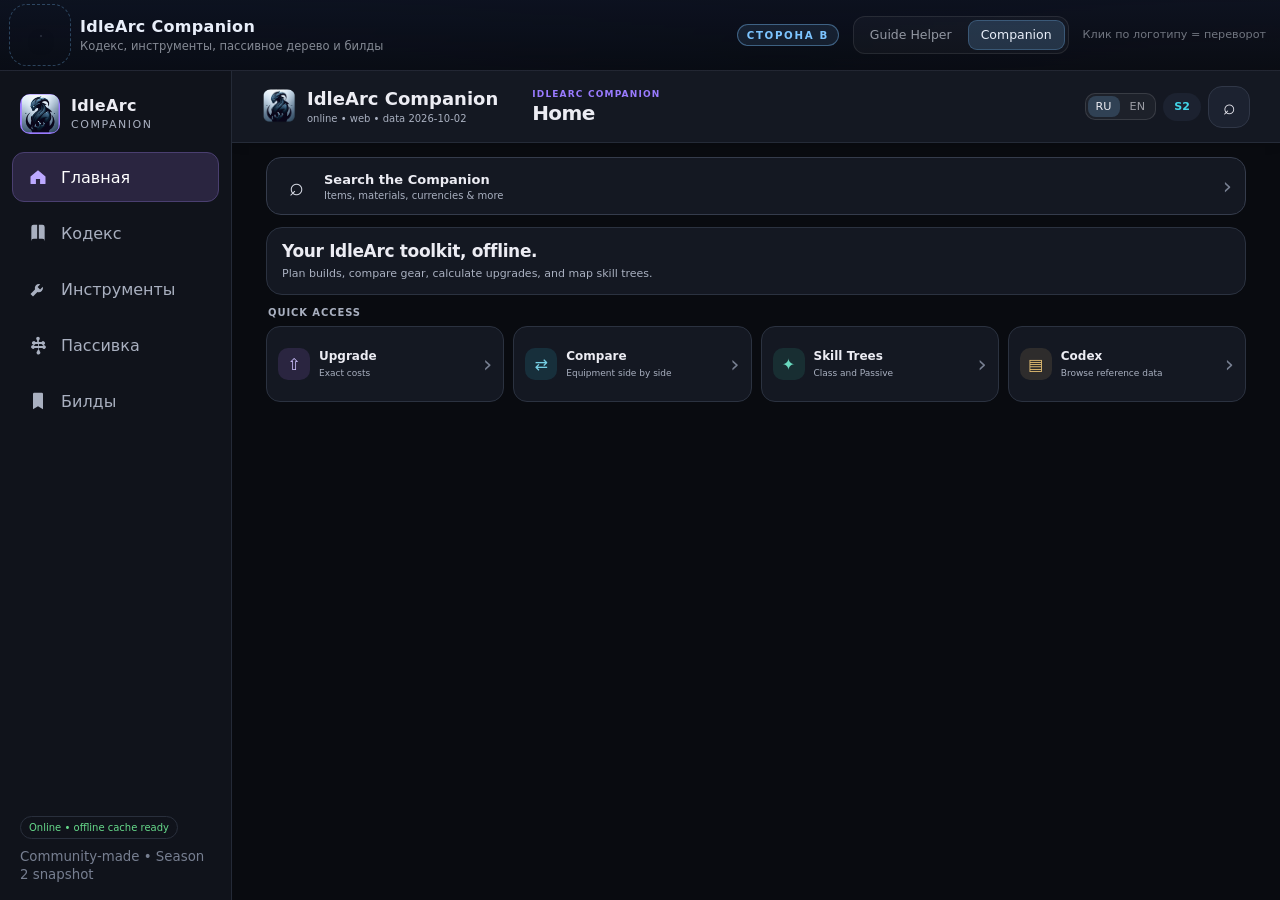
==== hub/index.html @ d65bfce6 "Хаб: две стороны через клик по логотипу, копия Companion с вкладкой «Пассивка», официальный логотип " ====
<!doctype html>
<html lang="ru">
<head>
<meta charset="utf-8" />
<meta name="viewport" content="width=device-width, initial-scale=1, viewport-fit=cover" />
<meta name="theme-color" content="#080b12" />
<meta name="color-scheme" content="dark" />
<title>IdleArc Hub</title>
<link rel="icon" href="./brand/logo.png" />
<style>
  :root{
    --bg:#070a11; --panel:#0d1220; --line:rgba(255,255,255,.09);
    --accent:#7cc4ff; --accent2:#ffd27a; --text:#e8eef9;
  }
  *{box-sizing:border-box}
  html,body{height:100%;margin:0}
  body{
    background:
      radial-gradient(1100px 620px at 12% -10%, rgba(80,160,255,.14), transparent 60%),
      radial-gradient(900px 520px at 100% 0%, rgba(255,180,90,.09), transparent 55%),
      var(--bg);
    color:var(--text); font:15px/1.45 "Segoe UI", system-ui, -apple-system, Roboto, sans-serif;
    display:flex; flex-direction:column; overflow:hidden;
  }
  /* ---------- top bar ---------- */
  .hub-bar{
    flex:0 0 auto; display:flex; align-items:center; gap:14px; padding:9px 14px;
    background:linear-gradient(180deg, rgba(13,18,32,.96), rgba(9,12,20,.88));
    border-bottom:1px solid var(--line); backdrop-filter:blur(10px); z-index:30;
  }
  .flip-logo{
    width:52px; height:52px; border:0; background:none; padding:0; cursor:pointer;
    perspective:700px; flex:0 0 auto; position:relative;
  }
  .flip-logo .coin{
    width:100%; height:100%; position:relative; transform-style:preserve-3d;
    transition:transform .65s cubic-bezier(.3,.9,.3,1);
    border-radius:14px;
  }
  body[data-side="companion"] .flip-logo .coin{ transform:rotateY(180deg); }
  .flip-logo .face{
    position:absolute; inset:0; border-radius:14px; overflow:hidden;
    backface-visibility:hidden; display:grid; place-items:center;
    border:1px solid rgba(255,255,255,.14);
    box-shadow:0 6px 20px rgba(0,0,0,.5), 0 0 0 1px rgba(124,196,255,.12) inset;
    background:#0b1020;
  }
  .flip-logo .face img{ width:100%; height:100%; object-fit:cover; display:block }
  .flip-logo .face.back{ transform:rotateY(180deg); }
  .flip-logo .face.back::after{
    content:""; position:absolute; inset:0;
    background:linear-gradient(140deg, rgba(255,196,84,.35), rgba(124,196,255,.05));
    mix-blend-mode:overlay;
  }
  .flip-logo:hover .coin{ filter:drop-shadow(0 0 14px rgba(124,196,255,.45)) }
  .flip-logo .ring{
    position:absolute; inset:-5px; border-radius:18px; border:1px dashed rgba(124,196,255,.3);
    animation:spin 14s linear infinite; pointer-events:none;
  }
  @keyframes spin{to{transform:rotate(360deg)}}

  .hub-titles{display:flex;flex-direction:column;min-width:0;flex:1 1 auto}
  .hub-titles strong{font-size:1rem;letter-spacing:.3px}
  .hub-titles small{font-size:.72rem;opacity:.55}
  .side-tag{
    font-size:.64rem; letter-spacing:.16em; text-transform:uppercase; font-weight:700;
    padding:3px 9px; border-radius:999px; border:1px solid var(--line);
  }
  body[data-side="arc"] .side-tag{ color:var(--accent2); border-color:rgba(255,210,122,.4); background:rgba(255,210,122,.1) }
  body[data-side="companion"] .side-tag{ color:var(--accent); border-color:rgba(124,196,255,.4); background:rgba(124,196,255,.1) }

  .seg{display:flex;gap:3px;padding:3px;border:1px solid var(--line);border-radius:12px;background:rgba(255,255,255,.03)}
  .seg button{
    border:0;background:transparent;color:inherit;font:inherit;font-size:.78rem;
    padding:6px 13px;border-radius:9px;cursor:pointer;opacity:.6;white-space:nowrap;
  }
  .seg button.active{opacity:1;background:rgba(124,196,255,.18);box-shadow:0 0 0 1px rgba(124,196,255,.25) inset}
  .hint{font-size:.7rem;opacity:.45;white-space:nowrap}
  @media (max-width:760px){ .hint{display:none} .hub-titles small{display:none} }

  /* ---------- stage ---------- */
  .stage{position:relative;flex:1 1 auto;min-height:0}
  .stage iframe{
    position:absolute; inset:0; width:100%; height:100%; border:0; background:var(--bg);
    opacity:0; pointer-events:none; transition:opacity .35s ease, transform .45s ease;
    transform:scale(.985);
  }
  .stage iframe.live{opacity:1;pointer-events:auto;transform:none}
  .flash{
    position:absolute; inset:0; pointer-events:none; z-index:20; opacity:0;
    background:radial-gradient(circle at 50% 0%, rgba(124,196,255,.3), transparent 60%);
  }
  .flash.go{ animation:flash .55s ease }
  @keyframes flash{0%{opacity:.9}100%{opacity:0}}
  .nojs{position:absolute;inset:0;display:grid;place-items:center;padding:24px;z-index:25;
    background:rgba(7,10,17,.92);backdrop-filter:blur(4px)}
  .nojs[hidden]{display:none}
  .nojs-card{max-width:560px;text-align:center;background:rgba(13,18,32,.9);border:1px solid var(--line);
    border-radius:18px;padding:26px;box-shadow:0 20px 60px rgba(0,0,0,.55)}
  .nojs-card img{border-radius:14px;margin-bottom:10px}
  .nojs-card h2{margin:0 0 8px;font-size:1.15rem}
  .nojs-card p{margin:.4em 0;opacity:.8;font-size:.88rem}
  .nojs-card p.small{font-size:.78rem;opacity:.6}
  .nojs-card code{background:rgba(255,255,255,.08);padding:2px 6px;border-radius:6px}
  .nojs-links{display:flex;gap:10px;justify-content:center;margin-top:16px;flex-wrap:wrap}
  .nojs-links a{color:#0b1020;background:var(--accent);text-decoration:none;font-weight:600;
    font-size:.82rem;padding:9px 16px;border-radius:11px}
  .nojs-links a+a{background:var(--accent2)}
</style>
</head>
<body data-side="companion">
  <header class="hub-bar">
    <button class="flip-logo" id="flip" title="Клик по логотипу — переключить сторону / Click the logo to flip sides">
      <span class="ring"></span>
      <span class="coin">
        <span class="face front"><img src="./brand/logo.png" alt="IdleArc" /></span>
        <span class="face back"><img src="./brand/logo.png" alt="IdleArc" /></span>
      </span>
    </button>
    <div class="hub-titles">
      <strong id="sideName">IdleArc Companion</strong>
      <small id="sideDesc">Кодекс, инструменты, пассивное дерево и билды</small>
    </div>
    <span class="side-tag" id="sideTag">Сторона B</span>
    <div class="seg">
      <button data-side="arc" id="segArc">Guide Helper</button>
      <button data-side="companion" id="segComp">Companion</button>
    </div>
    <span class="hint">Клик по логотипу = переворот</span>
  </header>

  <div class="stage">
    <iframe id="frameArc" src="./arc/" title="Side A"></iframe>
    <iframe id="frameCompanion" src="./companion/index.html" title="Side B"></iframe>
    <div class="flash" id="flash"></div>
    <div class="nojs" id="nojs" hidden>
      <div class="nojs-card">
        <img src="./brand/logo.png" alt="" width="64" height="64" />
        <h2>Открой хаб через сервер</h2>
        <p>Эта страница — только оболочка: обе стороны грузятся как отдельные приложения,
           а статичное превью файла не умеет их подгружать.</p>
        <p class="small">Запусти <code>node hub-server.js</code> в папке <code>hub</code> и открой
           <code>http://localhost:8080</code> — или воспользуйся живым превью на порту 8080.</p>
        <div class="nojs-links">
          <a href="./arc/" target="_blank" rel="noopener">Открыть сторону A</a>
          <a href="./companion/" target="_blank" rel="noopener">Открыть сторону B</a>
        </div>
      </div>
    </div>
  </div>

<script>
  var store = {
    get: function (k) { try { return window.localStorage.getItem(k); } catch (e) { return null; } },
    set: function (k, v) { try { window.localStorage.setItem(k, v); } catch (e) {} }
  };
  const SIDES = {
    arc:       { name:'IdleArc Guide Helper', desc:'Планировщик сборок · GitHub: AlfaGideon/IdleArc-Guidehelper', tag:'Сторона A' },
    companion: { name:'IdleArc Companion',    desc:'Кодекс, инструменты, пассивное дерево и билды',              tag:'Сторона B' },
  };
  const frames = { arc: document.getElementById('frameArc'), companion: document.getElementById('frameCompanion') };
  let side = store.get('ia:hub:side') || 'companion';
  if (!SIDES[side]) side = 'companion';

  function paint(animate) {
    document.body.dataset.side = side;
    Object.keys(frames).forEach(function (k) { frames[k].classList.toggle('live', k === side); });
    document.getElementById('sideName').textContent = SIDES[side].name;
    document.getElementById('sideDesc').textContent = SIDES[side].desc;
    document.getElementById('sideTag').textContent = SIDES[side].tag;
    document.getElementById('segArc').classList.toggle('active', side === 'arc');
    document.getElementById('segComp').classList.toggle('active', side === 'companion');
    store.set('ia:hub:side', side);
    if (animate) {
      var fl = document.getElementById('flash');
      fl.classList.remove('go'); void fl.offsetWidth; fl.classList.add('go');
    }
  }
  function flip() { side = (side === 'companion') ? 'arc' : 'companion'; paint(true); }

  document.getElementById('flip').addEventListener('click', flip);
  [].forEach.call(document.querySelectorAll('.seg button'), function (b) {
    b.addEventListener('click', function () { side = b.dataset.side; paint(true); });
  });
  window.addEventListener('message', function (e) { if (e.data && e.data.type === 'ia-flip') flip(); });
  window.addEventListener('keydown', function (e) { if (e.key === 'Tab' && e.altKey) { e.preventDefault(); flip(); } });

  paint(false);

  /* Если страницу открыли не через сервер (статичное превью без сети),
     вложенные фреймы не загрузятся — показываем понятную подсказку. */
  var loaded = { arc: false, companion: false };
  Object.keys(frames).forEach(function (k) {
    frames[k].addEventListener('load', function () { loaded[k] = true; document.getElementById('nojs').hidden = true; });
  });
  setTimeout(function () {
    if (!loaded.arc && !loaded.companion) document.getElementById('nojs').hidden = false;
  }, 2500);
</script>
</body>
</html>
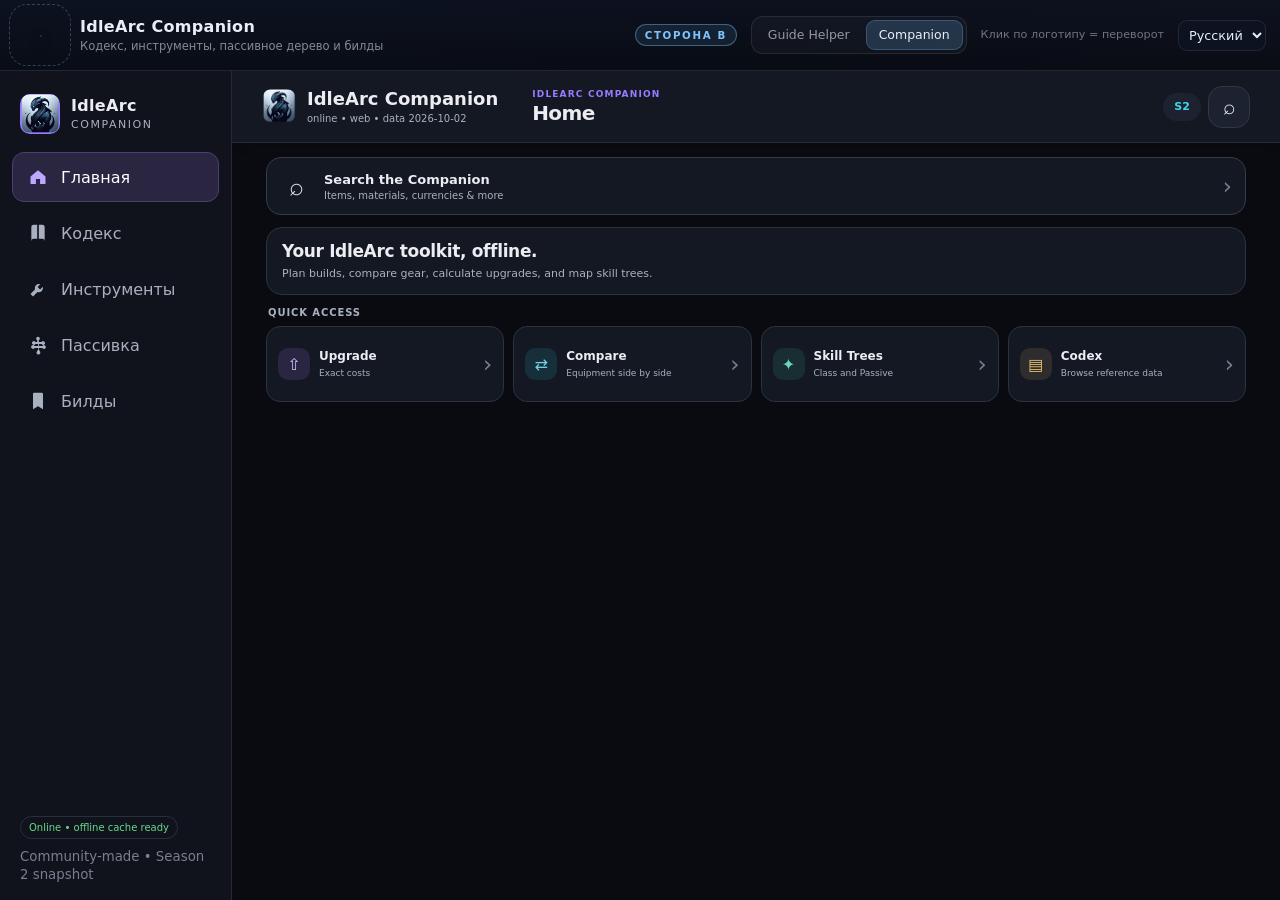
==== commit 5428a7d5: "Add English language support and translated guides" ====
--- a/hub/index.html
+++ b/hub/index.html
@@ -1,11 +1,12 @@
 <!doctype html>
-<html lang="ru">
+<html lang="ru" data-language-hub>
 <head>
 <meta charset="utf-8" />
 <meta name="viewport" content="width=device-width, initial-scale=1, viewport-fit=cover" />
 <meta name="theme-color" content="#080b12" />
 <meta name="color-scheme" content="dark" />
 <title>IdleArc Hub</title>
+<script src="./language.js"></script>
 <link rel="icon" href="./brand/logo.png" />
 <style>
   :root{
@@ -76,7 +77,9 @@
   }
   .seg button.active{opacity:1;background:rgba(124,196,255,.18);box-shadow:0 0 0 1px rgba(124,196,255,.25) inset}
   .hint{font-size:.7rem;opacity:.45;white-space:nowrap}
+  [data-language]{color-scheme:dark;background:var(--panel);color:var(--text);border:1px solid var(--line);border-radius:9px;padding:6px;font:inherit;font-size:.8rem}
   @media (max-width:760px){ .hint{display:none} .hub-titles small{display:none} }
+  @media (max-width:540px){ .hub-titles,.side-tag{display:none} .hub-bar{gap:6px;padding:7px;flex-wrap:wrap} .flip-logo{width:34px;height:34px} .seg button{padding:6px 4px} [data-language]{margin-left:auto} }
 
   /* ---------- stage ---------- */
   .stage{position:relative;flex:1 1 auto;min-height:0}
@@ -126,7 +129,10 @@
       <button data-side="arc" id="segArc">Guide Helper</button>
       <button data-side="companion" id="segComp">Companion</button>
     </div>
-    <span class="hint">Клик по логотипу = переворот</span>
+    <span class="hint" data-en="Click the logo to switch sides">Клик по логотипу = переворот</span>
+    <select data-language aria-label="Language / Язык">
+      <option value="ru" lang="ru">Русский</option><option value="en" lang="en">English</option>
+    </select>
   </header>
 
   <div class="stage">
@@ -136,14 +142,14 @@
     <div class="nojs" id="nojs" hidden>
       <div class="nojs-card">
         <img src="./brand/logo.png" alt="" width="64" height="64" />
-        <h2>Открой хаб через сервер</h2>
-        <p>Эта страница — только оболочка: обе стороны грузятся как отдельные приложения,
+        <h2 data-en="Start the local server">Открой хаб через сервер</h2>
+        <p data-en="The hub loads Guide Helper and Companion as separate apps. Start the server to open them.">Эта страница — только оболочка: обе стороны грузятся как отдельные приложения,
            а статичное превью файла не умеет их подгружать.</p>
-        <p class="small">Запусти <code>node hub-server.js</code> в папке <code>hub</code> и открой
-           <code>http://localhost:8080</code> — или воспользуйся живым превью на порту 8080.</p>
+        <p class="small"><span data-en="Run">Запусти</span> <code>node hub-server.js</code> <span data-en="in the">в папке</span> <code>hub</code> <span data-en="folder and open">и открой</span>
+           <code>http://localhost:8080</code>.</p>
         <div class="nojs-links">
-          <a href="./arc/" target="_blank" rel="noopener">Открыть сторону A</a>
-          <a href="./companion/" target="_blank" rel="noopener">Открыть сторону B</a>
+          <a href="./arc/" target="_blank" rel="noopener" data-en="Open Guide Helper">Открыть сторону A</a>
+          <a href="./companion/" target="_blank" rel="noopener" data-en="Open Companion">Открыть сторону B</a>
         </div>
       </div>
     </div>
@@ -155,8 +161,8 @@
     set: function (k, v) { try { window.localStorage.setItem(k, v); } catch (e) {} }
   };
   const SIDES = {
-    arc:       { name:'IdleArc Guide Helper', desc:'Планировщик сборок · GitHub: AlfaGideon/IdleArc-Guidehelper', tag:'Сторона A' },
-    companion: { name:'IdleArc Companion',    desc:'Кодекс, инструменты, пассивное дерево и билды',              tag:'Сторона B' },
+    arc:       { name:'IdleArc Guide Helper', ru:'Планировщик сборок · GitHub: AlfaGideon/IdleArc-Guidehelper', en:'Build planner · GitHub: AlfaGideon/IdleArc-Guidehelper', tag:'A' },
+    companion: { name:'IdleArc Companion',    ru:'Кодекс, инструменты, пассивное дерево и билды', en:'Codex, tools, passive tree and builds', tag:'B' },
   };
   const frames = { arc: document.getElementById('frameArc'), companion: document.getElementById('frameCompanion') };
   let side = store.get('ia:hub:side') || 'companion';
@@ -166,8 +172,10 @@
     document.body.dataset.side = side;
     Object.keys(frames).forEach(function (k) { frames[k].classList.toggle('live', k === side); });
     document.getElementById('sideName').textContent = SIDES[side].name;
-    document.getElementById('sideDesc').textContent = SIDES[side].desc;
-    document.getElementById('sideTag').textContent = SIDES[side].tag;
+    const lang = IdleArcLanguage.current;
+    document.getElementById('sideDesc').textContent = SIDES[side][lang];
+    document.getElementById('sideTag').textContent = (lang === 'en' ? 'Side ' : 'Сторона ') + SIDES[side].tag;
+    document.getElementById('flip').title = lang === 'en' ? 'Click the logo to switch sides' : 'Клик по логотипу — переключить сторону';
     document.getElementById('segArc').classList.toggle('active', side === 'arc');
     document.getElementById('segComp').classList.toggle('active', side === 'companion');
     store.set('ia:hub:side', side);
@@ -185,6 +193,7 @@
   window.addEventListener('message', function (e) { if (e.data && e.data.type === 'ia-flip') flip(); });
   window.addEventListener('keydown', function (e) { if (e.key === 'Tab' && e.altKey) { e.preventDefault(); flip(); } });
 
+  window.addEventListener('ia-language', () => paint(false));
   paint(false);
 
   /* Если страницу открыли не через сервер (статичное превью без сети),
